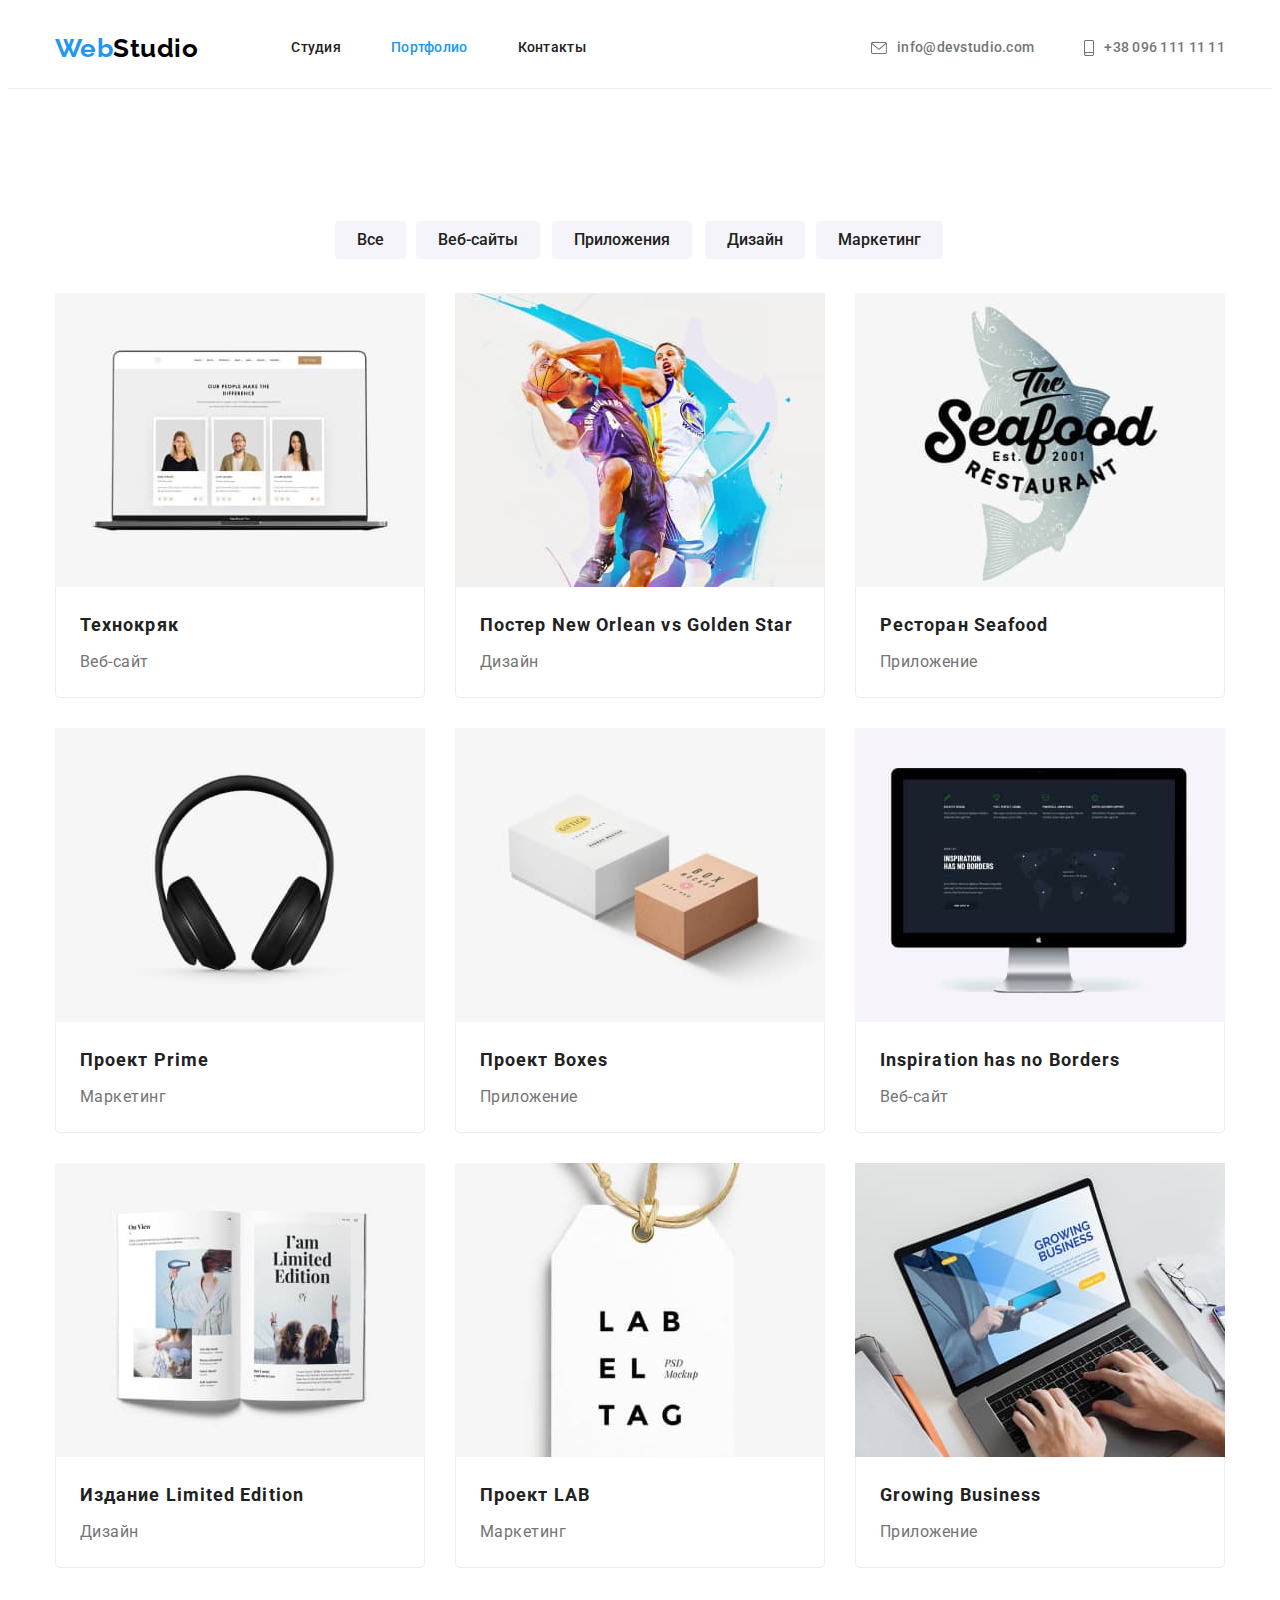
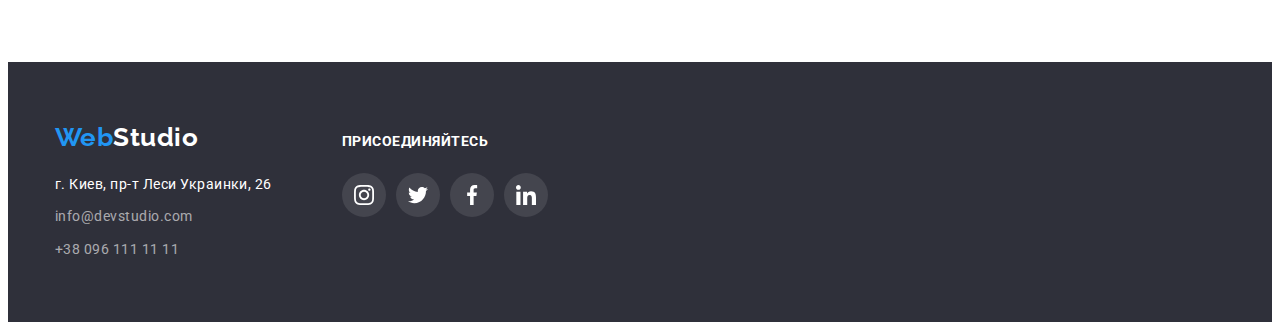
==== portfolio.html @ 09dbbe88 "start" ====
<!DOCTYPE html>
<html lang="ru">
  <head>
    <meta charset="Utf-8" />
    <meta http-equiv="X-UA-Compatible" content="IE=Edge" />
    <title>Портфолио</title>
    <link
      href="https://fonts.googleapis.com/css2?family=Raleway:wght@700&family=Roboto:wght@400;500;700;900&display=swap"
      rel="stylesheet"
    />
    <link
      rel="stylesheet"
      href="https://cdnjs.cloudflare.com/ajax/libs/modern-normalize/1.0.0/modern-normalize.min.css"
      integrity="sha512-ISS7cAi1PEhQ8jnbJpJZMd29NlhNj4AWYyLOSp2CE/CsHxTCu+r+t0D2yoJudVrd0/8fTVPUVDzY5Tvli75u/g=="
      crossorigin="anonymous"
      referrerpolicy="no-referrer"
    />
    <link rel="stylesheet" href="./css/styles.css" />
  </head>
  <body>
    <header class="header">
      <div class="container nav-contacts">
        <a href="./index.html" class="logo"
          ><span class="logo-accent">Web</span>Studio</a
        >
        <nav>
          <ul class="site-nav list">
            <li class="item"><a href="./index.html" class="link">Студия</a></li>
            <li class="item">
              <a href="./portfolio.html" class="link current">Портфолио</a>
            </li>
            <li class="item"><a href="#" class="link">Контакты</a></li>
          </ul>
        </nav>
        <ul class="contacts list">
          <li class="item">
            <a href="mailto:info@devstudio.com"
              ><svg class="contact-icon" width="16" height="12">
                <use href="./images/symbol-defs.svg#envelope"></use>
              </svg>
              info@devstudio.com</a
            >
          </li>
          <li class="item">
            <a href="tel:+380961111111"
              ><svg class="contact-icon" width="10" height="16">
                <use href="./images/symbol-defs.svg#smartphone"></use>
              </svg>
              +38 096 111 11 11</a
            >
          </li>
        </ul>
      </div>
    </header>
    <main>
      <section class="section">
        <div class="container">
          <h1 class="portfolio-title">Портфолио</h1>
          <ul class="list btn">
            <li class="item btn-all">
              <button type="button" class="button-primary button-secondary">
                Все
              </button>
            </li>
            <li class="item btn-web">
              <button type="button" class="button-primary button-secondary">
                Веб-сайты
              </button>
            </li>
            <li class="item btn-app">
              <button type="button" class="button-primary button-secondary">
                Приложения
              </button>
            </li>
            <li class="item btn-design">
              <button type="button" class="button-primary button-secondary">
                Дизайн
              </button>
            </li>
            <li class="item btn-marketing">
              <button type="button" class="button-primary button-secondary">
                Маркетинг
              </button>
            </li>
          </ul>
          <ul class="portfolio list">
            <li class="element">
              <a href="#" class="card">
                <img src="./images/portf(1).jpg" alt="Технокряк" width="370" />
                <div class="padding">
                  <h2>Технокряк</h2>
                  <p>Веб-сайт</p>
                </div>
              </a>
            </li>
            <li class="element">
              <a href="#" class="card">
                <img
                  src="./images/portf(2).jpg"
                  alt="Постер New Orlean vs Golden Star"
                  width="370"
                />
                <div class="padding">
                  <h2>Постер New Orlean vs Golden Star</h2>
                  <p>Дизайн</p>
                </div>
              </a>
            </li>
            <li class="element">
              <a href="#" class="card">
                <img
                  src="./images/portf(3).jpg"
                  alt="Ресторан Seafood"
                  width="370"
                />
                <div class="padding">
                  <h2>Ресторан Seafood</h2>
                  <p>Приложение</p>
                </div>
              </a>
            </li>
            <li class="element">
              <a href="#" class="card">
                <img src="./images/portf(4).jpg" alt="Наушники" width="370" />
                <div class="padding">
                  <h2>Проект Prime</h2>
                  <p>Маркетинг</p>
                </div>
              </a>
            </li>
            <li class="element">
              <a href="#" class="card">
                <img src="./images/portf(5).jpg" alt="2 коробки" width="370" />
                <div class="padding">
                  <h2>Проект Boxes</h2>
                  <p>Приложение</p>
                </div>
              </a>
            </li>
            <li class="element">
              <a href="#" class="card">
                <img src="./images/portf(6).jpg" alt="Монитор" width="370" />
                <div class="padding">
                  <h2>Inspiration has no Borders</h2>
                  <p>Веб-сайт</p>
                </div>
              </a>
            </li>
            <li class="element">
              <a href="#" class="card">
                <img src="./images/portf(7).jpg" alt="Книга" width="370" />
                <div class="padding">
                  <h2>Издание Limited Edition</h2>
                  <p>Дизайн</p>
                </div>
              </a>
            </li>
            <li class="element">
              <a href="#" class="card">
                <img src="./images/portf(8).jpg" alt="Проект LAB" width="370" />
                <div class="padding">
                  <h2>Проект LAB</h2>
                  <p>Маркетинг</p>
                </div>
              </a>
            </li>
            <li class="element">
              <a href="#" class="card">
                <img src="./images/portf(9).jpg" alt="Ноутбук" width="370" />
                <div class="padding">
                  <h2>Growing Business</h2>
                  <p>Приложение</p>
                </div>
              </a>
            </li>
          </ul>
        </div>
      </section>
    </main>
    <!-- foter -->
    <footer class="page-foter">
      <div class="container foter-section">
        <div class="foter-nav">
          <a href="./index.html" class="foter-logo"
            ><span class="logo-accent">Web</span>Studio</a
          >
          <address>
            <ul class="list">
              <li class="foter-item">
                <a href="#" class="address-section">
                  г. Киев, пр-т Леси Украинки, 26</a
                >
              </li>
              <li class="foter-item">
                <a href="mailto:info@devstudio.com" class="address-contacts">
                  info@devstudio.com</a
                >
              </li>
              <li class="foter-item">
                <a href="tel:+380961111111" class="address-contacts">
                  +38 096 111 11 11</a
                >
              </li>
            </ul>
          </address>
        </div>
        <div class="social-section">
          <p class="join">присоединяйтесь</p>
          <ul class="team-icon-section list">
            <li class="social-list">
              <a class="foter-icon" href="#">
                <svg class="team-icon">
                  <use href="./images/symbol-defs.svg#instagram"></use>
                </svg>
              </a>
            </li>
            <li class="social-list">
              <a class="foter-icon" href="#"
                ><svg class="team-icon">
                  <use href="./images/symbol-defs.svg#twitter"></use>
                </svg>
              </a>
            </li>
            <li class="social-list">
              <a class="foter-icon" href="#"
                ><svg class="team-icon">
                  <use href="./images/symbol-defs.svg#facebook"></use>
                </svg>
              </a>
            </li>
            <li class="social-list">
              <a class="foter-icon" href="#"
                ><svg class="team-icon">
                  <use href="./images/symbol-defs.svg#linkedin"></use>
                </svg>
              </a>
            </li>
          </ul>
        </div>
      </div>
    </footer>
  </body>
</html>
---- css/styles.css ----
/* с прозрачностью rgba(255, 255, 255, 0.6); */
:root {
  --main-text-color: #757575;
  --title-text-color: #212121;
  --accent-color: #2196f3;
  --white-color: #ffffff;
  --background-black: #2f303a;
  --background-section: #f5f4fa;
  --main-font: Roboto, sans-serif;
  --main-foter-color: #000000;
  --box-shadow: 0px 1px 3px rgba(0, 0, 0, 0.12), 0px 1px 1px rgba(0, 0, 0, 0.14),
    0px 2px 1px rgba(0, 0, 0, 0.2);
}
html {
  box-sizing: border-box;
}
*,
*::before,
*::after {
  box-sizing: inherit;
}
body {
  background-color: var(--white-color);
  color: var(--main-text-color);
  font-family: var(--main-font);
  letter-spacing: 0.03em;
}
.container {
  width: 1200px;
  padding-left: 15px;
  padding-right: 15px;
  margin: 0 auto;
}

/* Утилиты */
.list {
  list-style: none;
  padding: 0;
  margin: 0;
}
.section {
  padding-top: 94px;
  padding-bottom: 94px;
}

/* header */
.header {
  border-bottom: 1px solid #ececec;
}
.logo,
.foter-logo {
  color: var(--main-foter-color);
  font-family: Raleway, sans-serif;
  font-weight: 700;
  font-size: 26px;
  line-height: 1.19;
  text-decoration: none;
}
.logo-accent {
  color: var(--accent-color);
}
.foter-logo {
  display: inline-block;
  margin-bottom: 20px;
  color: var(--white-color);
}
/* Навигация */
.nav-contacts {
  display: flex;
  align-items: center;
}
.site-nav {
  display: flex;
  margin-left: 93px;
}
.site-nav .item:not(:last-child) {
  margin-right: 50px;
}
.site-nav .link {
  display: block;
  padding-top: 32px;
  padding-bottom: 32px;
  color: #212121;
  font-weight: 500;
  font-size: 14px;
  line-height: 1.14;
  letter-spacing: 0.02em;
  text-decoration: none;
}
.site-nav .link:hover,
.site-nav .link:focus {
  color: var(--accent-color);
}
.site-nav .link.current {
  color: var(--accent-color);
}
/* контакты */
.contacts {
  display: flex;
  margin-left: auto;
}
.contacts .item:not(:last-child) {
  margin-right: 50px;
}
.contacts a {
  display: flex;
  align-items: center;
  color: var(--main-text-color);
  font-weight: 500;
  font-size: 14px;
  line-height: 1.14;
  letter-spacing: 0.02em;
  text-decoration: none;
}
.contacts a:hover,
.contacts a:focus {
  color: var(--accent-color);
}
.contact-icon {
  fill: currentColor;
  margin-right: 10px;
}
/* сss для странички "Студия" */
/* hero */
.section-hero {
  padding-top: 200px;
  padding-bottom: 200px;
  /* background-color: var(--background-black); */
  text-align: center;
}
.background-image {
  background-color: #c4c4c4;
  background-image: linear-gradient(
      to right,
      rgba(47, 48, 58, 0.4),
      rgba(47, 48, 58, 0.4)
    ),
    url(../images/backgroundhero.jpg);
  background-repeat: no-repeat;
  background-position: center;
  background-size: cover;
  max-width: 1600px;
  height: 600px;
  margin-right: auto;
  margin-left: auto;
  border: 1px solid #000000;
  filter: drop-shadow(0px 4px 4px rgba(0, 0, 0, 0.25));
}
.hero-title {
  margin-top: 0;
  margin-bottom: 30px;
  width: 696px;
  margin-left: auto;
  margin-right: auto;

  color: var(--white-color);
  font-weight: 900;
  font-size: 44px;
  line-height: 1.36;
  text-transform: uppercase;
  letter-spacing: 0.06em;
}
.button {
  border: none;
  width: 200px;
  min-height: 50px;
  border-radius: 4px;
  color: var(--white-color);
  background-color: var(--accent-color);
  cursor: pointer;
  font-family: inherit;
  font-weight: 700;
  font-size: 16px;
  line-height: 1.87;
  letter-spacing: 0.06em;
  box-shadow: 0px 4px 4px rgba(0, 0, 0, 0.15);
}
/* features */
.section-title {
  margin: 0;
  visibility: hidden;
}
.features {
  padding-bottom: 0;
}
.features-list {
  display: flex;
  justify-content: space-between;
}
.features-item {
  width: 270px;
}
.features h3 {
  margin-bottom: 10px;
  margin-top: 0;
  color: var(--title-text-color);
  font-weight: 700;
  font-size: 14px;
  line-height: 1.14;
  text-transform: uppercase;
}
.features .text {
  margin-bottom: 0;
  margin-top: 0;
  font-size: 14px;
  line-height: 1.7;
}
.features-icon {
  width: 70px;
  height: 70px;
}
.features-icon-section {
  display: flex;
  justify-content: center;
  align-items: center;
  border-radius: 4px;
  width: 270px;
  height: 120px;
  margin-bottom: 30px;
  background-color: var(--background-section);
}
/* section */
.section-foto {
  display: flex;
  justify-content: space-between;
}
.section-item-title {
  margin-top: 0;
  margin-bottom: 50px;
  color: var(--title-text-color);
  font-weight: 700;
  font-size: 36px;
  line-height: 1.16;
  text-align: center;
}
/* team */
.team-list {
  display: flex;
  justify-content: space-between;
}
.padding-team {
  padding-top: 30px;
  padding-bottom: 30px;
}
.team-card {
  box-shadow: var(--box-shadow);
  border-radius: 0px 0px 4px 4px;
  text-align: center;
}
.team-section {
  background-color: var(--background-section);
}
.team-card {
  background-color: var(--white-color);
}
.team-card > .img {
  display: block;
}
.team-section h3,
.team {
  margin-top: 0;
  margin-bottom: 10px;
  color: var(--title-text-color);
  font-weight: 500;
  font-size: 16px;
  line-height: 1.18;
}
.team {
  margin-top: 0;
  margin-bottom: 50px;

  font-weight: 700;
  font-size: 36px;
  line-height: 1.16;
  text-align: center;
}
.team-text {
  margin-bottom: 16px;
  margin-top: 0;

  font-size: 16px;
  line-height: 1.18;
}
.social-link {
  display: flex;
  padding: 12px;
  fill: #afb1b8;
}
.social-list:not(:last-child) {
  margin-right: 10px;
}
.social-list {
  width: 44px;
  height: 44px;
}
.team-icon-section {
  display: flex;
  justify-content: center;
}
.team-icon {
  width: 20px;
  height: 20px;
}

.social-link:hover,
.social-link:focus {
  border-radius: 50%;
  box-sizing: border-box;
  filter: drop-shadow(0px 4px 4px rgba(0, 0, 0, 0.25));
  fill: var(--white-color);
  background-color: var(--accent-color);
}
.client {
  display: flex;
}
.company {
  display: flex;
  text-align: center;
}
.company:not(:last-child) {
  margin-right: 30px;
}
.client-link {
  display: flex;
  width: 170px;
  height: 92px;
  justify-content: center;
  align-items: center;
  fill: #afb1b8;
  border: 1px solid #afb1b8;
  border-radius: 4px;
}
.client-link:hover,
.client-link:focus {
  fill: var(--accent-color);
  border: 1px solid var(--accent-color);
}

/* css для "Портфолио" */
.portfolio-title {
  visibility: hidden;
  margin: 0;
}
.btn {
  display: flex;
  padding-bottom: 34px;
  justify-content: center;
}
.btn .item:not(:last-child) {
  margin-right: 8px;
}
.btn-all {
  width: 73px;
}
.btn-web {
  width: 128px;
}
.btn-app {
  width: 145px;
}
.btn-design {
  width: 103px;
}
.btn-marketing {
  width: 130px;
}
.button-primary {
  min-height: 38px;
  border: none;
  border-radius: 4px;
  padding: 6px 22px;
  color: var(--title-text-color);
  background-color: var(--background-section);
  cursor: pointer;
  font-family: inherit;
  font-weight: 500;
  font-size: 16px;
  line-height: 1.62;
}
.button-secondary:hover,
.button-secondary:focus {
  color: var(--white-color);
  background-color: var(--accent-color);
  box-shadow: 0px 4px 4px rgba(0, 0, 0, 0.25);
}
.portfolio {
  display: flex;
  flex-wrap: wrap;
}
.element {
  margin-right: 30px;
  margin-bottom: 30px;
  width: 370px;
}
.element > img {
  display: block;
}
.element:nth-child(3n) {
  margin-right: 0;
}
.element:nth-last-child(-n + 3) {
  margin-bottom: 0;
}
.card {
  display: block;
  text-decoration: none;
}
.card > img {
  display: block;
}
.card:hover,
.card:focus {
  box-shadow: 1px 4px 6px rgba(0, 0, 0, 0.16), 0px 4px 4px rgba(0, 0, 0, 0.06),
    0px 1px 1px rgba(0, 0, 0, 0.12);
  border-radius: 5px;
}
.portfolio h2 {
  margin-top: 0;
  margin-bottom: 4px;
  color: var(--title-text-color);
  font-weight: 700;
  font-size: 18px;
  line-height: 2;
  letter-spacing: 0.06em;
}
.portfolio p {
  margin: 0;
  font-size: 16px;
  line-height: 1.87;
  color: var(--main-text-color);
}
.padding {
  border: 1px solid #eeeeee;
  box-sizing: border-box;
  border-bottom-right-radius: 5px;
  border-bottom-left-radius: 5px;
  border-top: 0;
  padding: 20px 24px;
}
/* foter */
.page-foter {
  padding-top: 60px;
  padding-bottom: 60px;

  background-color: var(--background-black);
  font-size: 14px;
  line-height: 1.7;
}
.foter-item:not(:last-child) {
  margin-bottom: 9px;
}
.foter-item {
  font-style: normal;
}
.address-contacts {
  color: rgba(255, 255, 255, 0.6);
  text-decoration: none;
}
.address-section {
  color: var(--white-color);
  text-decoration: none;
}
.address-contacts:focus,
.address-contacts:hover {
  color: var(--accent-color);
}
.social-section {
  margin-left: 70px;
}
.foter-section {
  display: flex;
  align-items: baseline;
}
.join {
  display: inline-block;
  margin-top: 0;
  margin-bottom: 20px;
  text-transform: uppercase;
  color: var(--white-color);
  font-weight: 700;
}
.foter-icon {
  display: flex;
  padding: 12px;
  fill: var(--white-color);
  background-color: rgba(255, 255, 255, 0.1);
  border-radius: 50%;
}
.foter-icon:hover,
.foter-icon:focus {
  background-color: var(--accent-color);
}
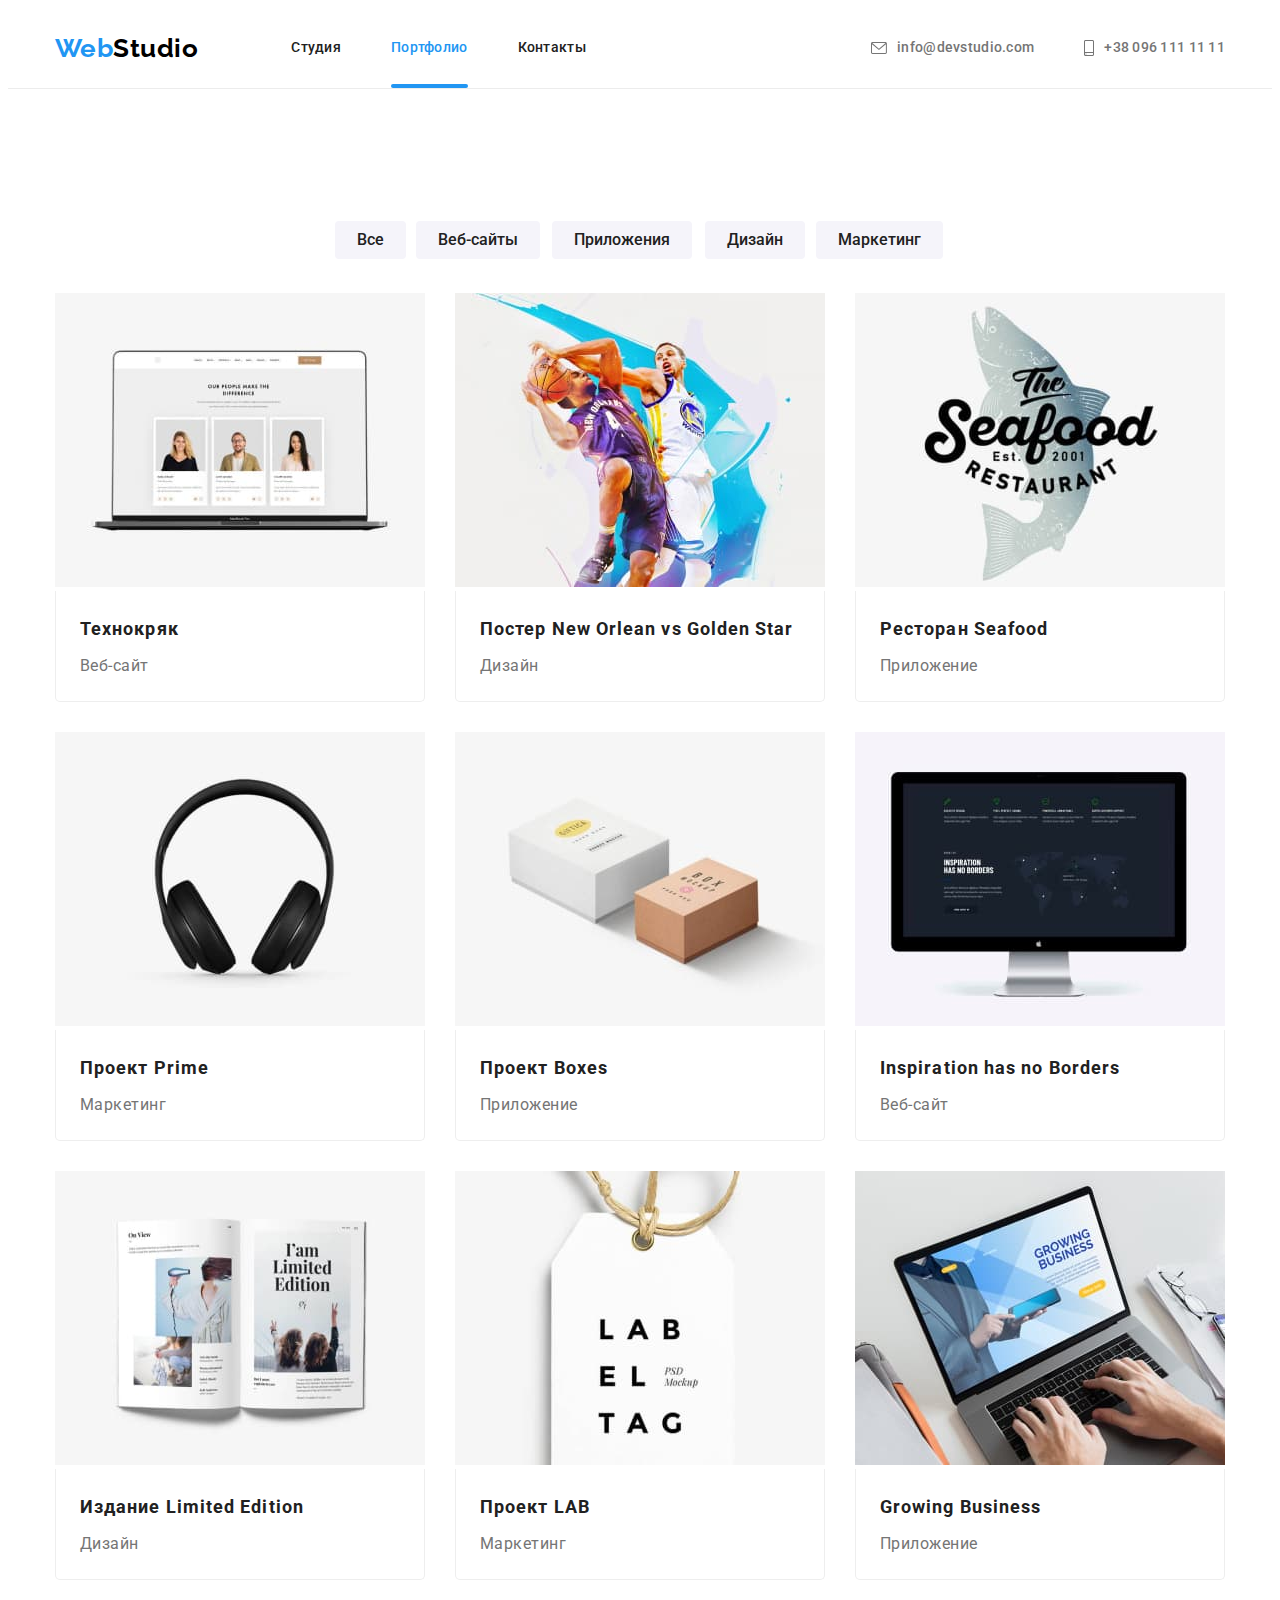
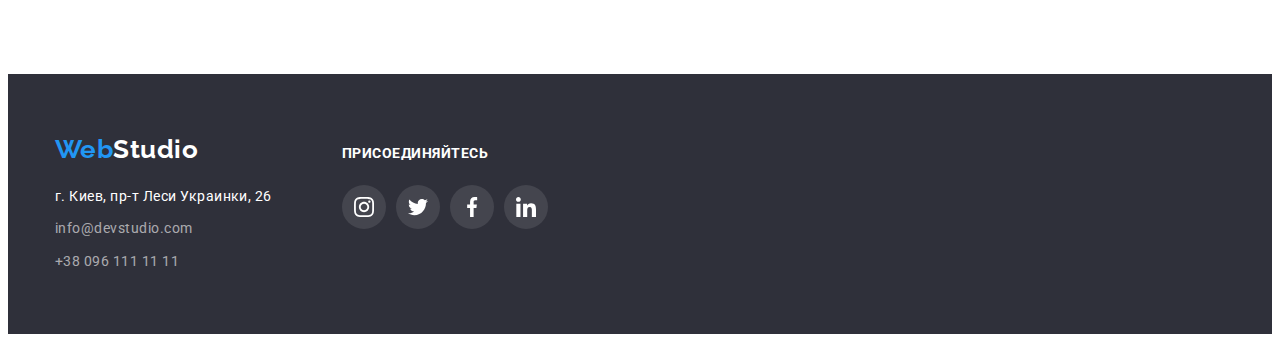
==== commit ed25aaa6: "hm5 done" ====
--- a/portfolio.html
+++ b/portfolio.html
@@ -86,7 +86,18 @@
           <ul class="portfolio list">
             <li class="element">
               <a href="#" class="card">
-                <img src="./images/portf(1).jpg" alt="Технокряк" width="370" />
+                <div class="portfolio-position">
+                  <img
+                    src="./images/portf(1).jpg"
+                    alt="Технокряк"
+                    width="370"
+                  />
+                  <p class="animation-text">
+                    Технокряк это современная площадка распространения
+                    коронавируса. Компании используют эту платформу для
+                    цифрового шпионажа и атак на защищённые сервера конкурентов.
+                  </p>
+                </div>
                 <div class="padding">
                   <h2>Технокряк</h2>
                   <p>Веб-сайт</p>
@@ -95,11 +106,18 @@
             </li>
             <li class="element">
               <a href="#" class="card">
-                <img
-                  src="./images/portf(2).jpg"
-                  alt="Постер New Orlean vs Golden Star"
-                  width="370"
-                />
+                <div class="portfolio-position">
+                  <img
+                    src="./images/portf(2).jpg"
+                    alt="Постер New Orlean vs Golden Star"
+                    width="370"
+                  />
+                  <p class="animation-text">
+                    Технокряк это современная площадка распространения
+                    коронавируса. Компании используют эту платформу для
+                    цифрового шпионажа и атак на защищённые сервера конкурентов.
+                  </p>
+                </div>
                 <div class="padding">
                   <h2>Постер New Orlean vs Golden Star</h2>
                   <p>Дизайн</p>
@@ -108,11 +126,18 @@
             </li>
             <li class="element">
               <a href="#" class="card">
-                <img
-                  src="./images/portf(3).jpg"
-                  alt="Ресторан Seafood"
-                  width="370"
-                />
+                <div class="portfolio-position">
+                  <img
+                    src="./images/portf(3).jpg"
+                    alt="Ресторан Seafood"
+                    width="370"
+                  />
+                  <p class="animation-text">
+                    Технокряк это современная площадка распространения
+                    коронавируса. Компании используют эту платформу для
+                    цифрового шпионажа и атак на защищённые сервера конкурентов.
+                  </p>
+                </div>
                 <div class="padding">
                   <h2>Ресторан Seafood</h2>
                   <p>Приложение</p>
@@ -121,7 +146,14 @@
             </li>
             <li class="element">
               <a href="#" class="card">
-                <img src="./images/portf(4).jpg" alt="Наушники" width="370" />
+                <div class="portfolio-position">
+                  <img src="./images/portf(4).jpg" alt="Наушники" width="370" />
+                  <p class="animation-text">
+                    Технокряк это современная площадка распространения
+                    коронавируса. Компании используют эту платформу для
+                    цифрового шпионажа и атак на защищённые сервера конкурентов.
+                  </p>
+                </div>
                 <div class="padding">
                   <h2>Проект Prime</h2>
                   <p>Маркетинг</p>
@@ -130,7 +162,18 @@
             </li>
             <li class="element">
               <a href="#" class="card">
-                <img src="./images/portf(5).jpg" alt="2 коробки" width="370" />
+                <div class="portfolio-position">
+                  <img
+                    src="./images/portf(5).jpg"
+                    alt="2 коробки"
+                    width="370"
+                  />
+                  <p class="animation-text">
+                    Технокряк это современная площадка распространения
+                    коронавируса. Компании используют эту платформу для
+                    цифрового шпионажа и атак на защищённые сервера конкурентов.
+                  </p>
+                </div>
                 <div class="padding">
                   <h2>Проект Boxes</h2>
                   <p>Приложение</p>
@@ -139,7 +182,14 @@
             </li>
             <li class="element">
               <a href="#" class="card">
-                <img src="./images/portf(6).jpg" alt="Монитор" width="370" />
+                <div class="portfolio-position">
+                  <img src="./images/portf(6).jpg" alt="Монитор" width="370" />
+                  <p class="animation-text">
+                    Технокряк это современная площадка распространения
+                    коронавируса. Компании используют эту платформу для
+                    цифрового шпионажа и атак на защищённые сервера конкурентов.
+                  </p>
+                </div>
                 <div class="padding">
                   <h2>Inspiration has no Borders</h2>
                   <p>Веб-сайт</p>
@@ -148,7 +198,14 @@
             </li>
             <li class="element">
               <a href="#" class="card">
-                <img src="./images/portf(7).jpg" alt="Книга" width="370" />
+                <div class="portfolio-position">
+                  <img src="./images/portf(7).jpg" alt="Книга" width="370" />
+                  <p class="animation-text">
+                    Технокряк это современная площадка распространения
+                    коронавируса. Компании используют эту платформу для
+                    цифрового шпионажа и атак на защищённые сервера конкурентов.
+                  </p>
+                </div>
                 <div class="padding">
                   <h2>Издание Limited Edition</h2>
                   <p>Дизайн</p>
@@ -157,7 +214,18 @@
             </li>
             <li class="element">
               <a href="#" class="card">
-                <img src="./images/portf(8).jpg" alt="Проект LAB" width="370" />
+                <div class="portfolio-position">
+                  <img
+                    src="./images/portf(8).jpg"
+                    alt="Проект LAB"
+                    width="370"
+                  />
+                  <p class="animation-text">
+                    Технокряк это современная площадка распространения
+                    коронавируса. Компании используют эту платформу для
+                    цифрового шпионажа и атак на защищённые сервера конкурентов.
+                  </p>
+                </div>
                 <div class="padding">
                   <h2>Проект LAB</h2>
                   <p>Маркетинг</p>
@@ -166,7 +234,14 @@
             </li>
             <li class="element">
               <a href="#" class="card">
-                <img src="./images/portf(9).jpg" alt="Ноутбук" width="370" />
+                <div class="portfolio-position">
+                  <img src="./images/portf(9).jpg" alt="Ноутбук" width="370" />
+                  <p class="animation-text">
+                    Технокряк это современная площадка распространения
+                    коронавируса. Компании используют эту платформу для
+                    цифрового шпионажа и атак на защищённые сервера конкурентов.
+                  </p>
+                </div>
                 <div class="padding">
                   <h2>Growing Business</h2>
                   <p>Приложение</p>
--- a/css/styles.css
+++ b/css/styles.css
@@ -77,6 +77,9 @@
   margin-right: 50px;
 }
 .site-nav .link {
+  position: relative;
+  transition: color 250ms cubic-bezier(0.4, 0, 0.2, 1),
+    fill 250ms cubic-bezier(0.4, 0, 0.2, 1);
   display: block;
   padding-top: 32px;
   padding-bottom: 32px;
@@ -94,6 +97,16 @@
 .site-nav .link.current {
   color: var(--accent-color);
 }
+.site-nav .current::after {
+  position: absolute;
+  display: block;
+  border-radius: 2px;
+  bottom: 0;
+  content: "";
+  height: 4px;
+  width: 100%;
+  background-color: var(--accent-color);
+}
 /* контакты */
 .contacts {
   display: flex;
@@ -103,6 +116,8 @@
   margin-right: 50px;
 }
 .contacts a {
+  transition: color 250ms cubic-bezier(0.4, 0, 0.2, 1),
+    fill 250ms cubic-bezier(0.4, 0, 0.2, 1);
   display: flex;
   align-items: center;
   color: var(--main-text-color);
@@ -174,6 +189,7 @@
   line-height: 1.87;
   letter-spacing: 0.06em;
   box-shadow: 0px 4px 4px rgba(0, 0, 0, 0.15);
+  transition: background-color 250ms cubic-bezier(0.4, 0, 0.2, 1);
 }
 /* features */
 .section-title {
@@ -233,6 +249,28 @@
   line-height: 1.16;
   text-align: center;
 }
+.section-position {
+  position: relative;
+}
+.section-position > img {
+  display: block;
+}
+.foto-title {
+  position: absolute;
+  bottom: 0;
+  left: 0;
+  height: 70px;
+  width: 100%;
+  display: flex;
+  align-items: center;
+  justify-content: center;
+  background-color: rgba(47, 48, 58, 0.8);
+  text-transform: uppercase;
+  font-size: 14px;
+  font-weight: 700;
+  color: var(--white-color);
+  margin: 0;
+}
 /* team */
 .team-list {
   display: flex;
@@ -282,9 +320,11 @@
   line-height: 1.18;
 }
 .social-link {
+  transition: background-color 250ms cubic-bezier(0.4, 0, 0.2, 1);
   display: flex;
   padding: 12px;
   fill: #afb1b8;
+  border-radius: 50%;
 }
 .social-list:not(:last-child) {
   margin-right: 10px;
@@ -298,13 +338,13 @@
   justify-content: center;
 }
 .team-icon {
+  transition: fill 250ms cubic-bezier(0.4, 0, 0.2, 1);
   width: 20px;
   height: 20px;
 }
 
 .social-link:hover,
 .social-link:focus {
-  border-radius: 50%;
   box-sizing: border-box;
   filter: drop-shadow(0px 4px 4px rgba(0, 0, 0, 0.25));
   fill: var(--white-color);
@@ -321,6 +361,8 @@
   margin-right: 30px;
 }
 .client-link {
+  transition: border 250ms cubic-bezier(0.4, 0, 0.2, 1),
+    fill 250ms cubic-bezier(0.4, 0, 0.2, 1);
   display: flex;
   width: 170px;
   height: 92px;
@@ -365,6 +407,9 @@
   width: 130px;
 }
 .button-primary {
+  transition: color 250ms cubic-bezier(0.4, 0, 0.2, 1),
+    background-color 250ms cubic-bezier(0.4, 0, 0.2, 1),
+    filter 250ms cubic-bezier(0.4, 0, 0.2, 1);
   min-height: 38px;
   border: none;
   border-radius: 4px;
@@ -404,6 +449,7 @@
 .card {
   display: block;
   text-decoration: none;
+  transition: box-shadow 250ms cubic-bezier(0.4, 0, 0.2, 1);
 }
 .card > img {
   display: block;
@@ -414,6 +460,10 @@
     0px 1px 1px rgba(0, 0, 0, 0.12);
   border-radius: 5px;
 }
+.card:hover .animation-text,
+.card:focus.animation-text {
+  transform: translateY(0);
+}
 .portfolio h2 {
   margin-top: 0;
   margin-bottom: 4px;
@@ -422,6 +472,11 @@
   font-size: 18px;
   line-height: 2;
   letter-spacing: 0.06em;
+}
+.portfolio-position .animation-text {
+  color: var(--white-color);
+  font-size: 18px;
+  line-height: 1.55;
 }
 .portfolio p {
   margin: 0;
@@ -437,6 +492,22 @@
   border-top: 0;
   padding: 20px 24px;
 }
+.portfolio-position {
+  position: relative;
+  overflow: hidden;
+}
+.animation-text {
+  position: absolute;
+  top: 0;
+  left: 0;
+  overflow: auto;
+  transform: translateY(100%);
+  width: 100%;
+  height: 100%;
+  padding: 63px 24px;
+  background-color: rgba(33, 150, 243, 0.9);
+  transition: transform 250ms cubic-bezier(0.4, 0, 0.2, 1);
+}
 /* foter */
 .page-foter {
   padding-top: 60px;
@@ -455,15 +526,23 @@
 .address-contacts {
   color: rgba(255, 255, 255, 0.6);
   text-decoration: none;
+  transition: color 250ms cubic-bezier(0.4, 0, 0.2, 1),
+    fill 250ms cubic-bezier(0.4, 0, 0.2, 1);
 }
 .address-section {
   color: var(--white-color);
   text-decoration: none;
+  transition: color 250ms cubic-bezier(0.4, 0, 0.2, 1),
+    fill 250ms cubic-bezier(0.4, 0, 0.2, 1);
 }
 .address-contacts:focus,
 .address-contacts:hover {
   color: var(--accent-color);
 }
+.address-section:hover,
+.address-section:focus {
+  color: var(--accent-color);
+}
 .social-section {
   margin-left: 70px;
 }
@@ -480,6 +559,7 @@
   font-weight: 700;
 }
 .foter-icon {
+  transition: background-color 250ms cubic-bezier(0.4, 0, 0.2, 1);
   display: flex;
   padding: 12px;
   fill: var(--white-color);
@@ -490,3 +570,42 @@
 .foter-icon:focus {
   background-color: var(--accent-color);
 }
+/* modal */
+.backdrop {
+  position: fixed;
+  top: 0;
+  left: 0;
+  width: 100%;
+  height: 100%;
+  background-color: rgba(0, 0, 0, 0.2);
+  opacity: 1;
+  transition: opacity 250ms cubic-bezier(0.4, 0, 0.2, 1);
+}
+.backdrop.is-hidden {
+  opacity: 0;
+  pointer-events: none;
+}
+.modal {
+  position: absolute;
+  top: 50%;
+  left: 50%;
+  transform: translate(-50%, -50%);
+  min-width: 528px;
+  min-height: 581px;
+  background-color: var(--white-color);
+  box-shadow: 0px 1px 3px rgb(0 0 0 / 12%), 0px 1px 1px rgb(0 0 0 / 14%),
+    0px 2px 1px rgb(0 0 0 / 20%);
+  border-radius: 4px;
+}
+.close-black {
+  position: absolute;
+  right: 8px;
+  top: 8px;
+  border: 1px solid rgba(0, 0, 0, 10%);
+  border-radius: 50%;
+  cursor: pointer;
+  width: 30px;
+  height: 30px;
+  padding: 0;
+  background-color: var(--white-color);
+}
